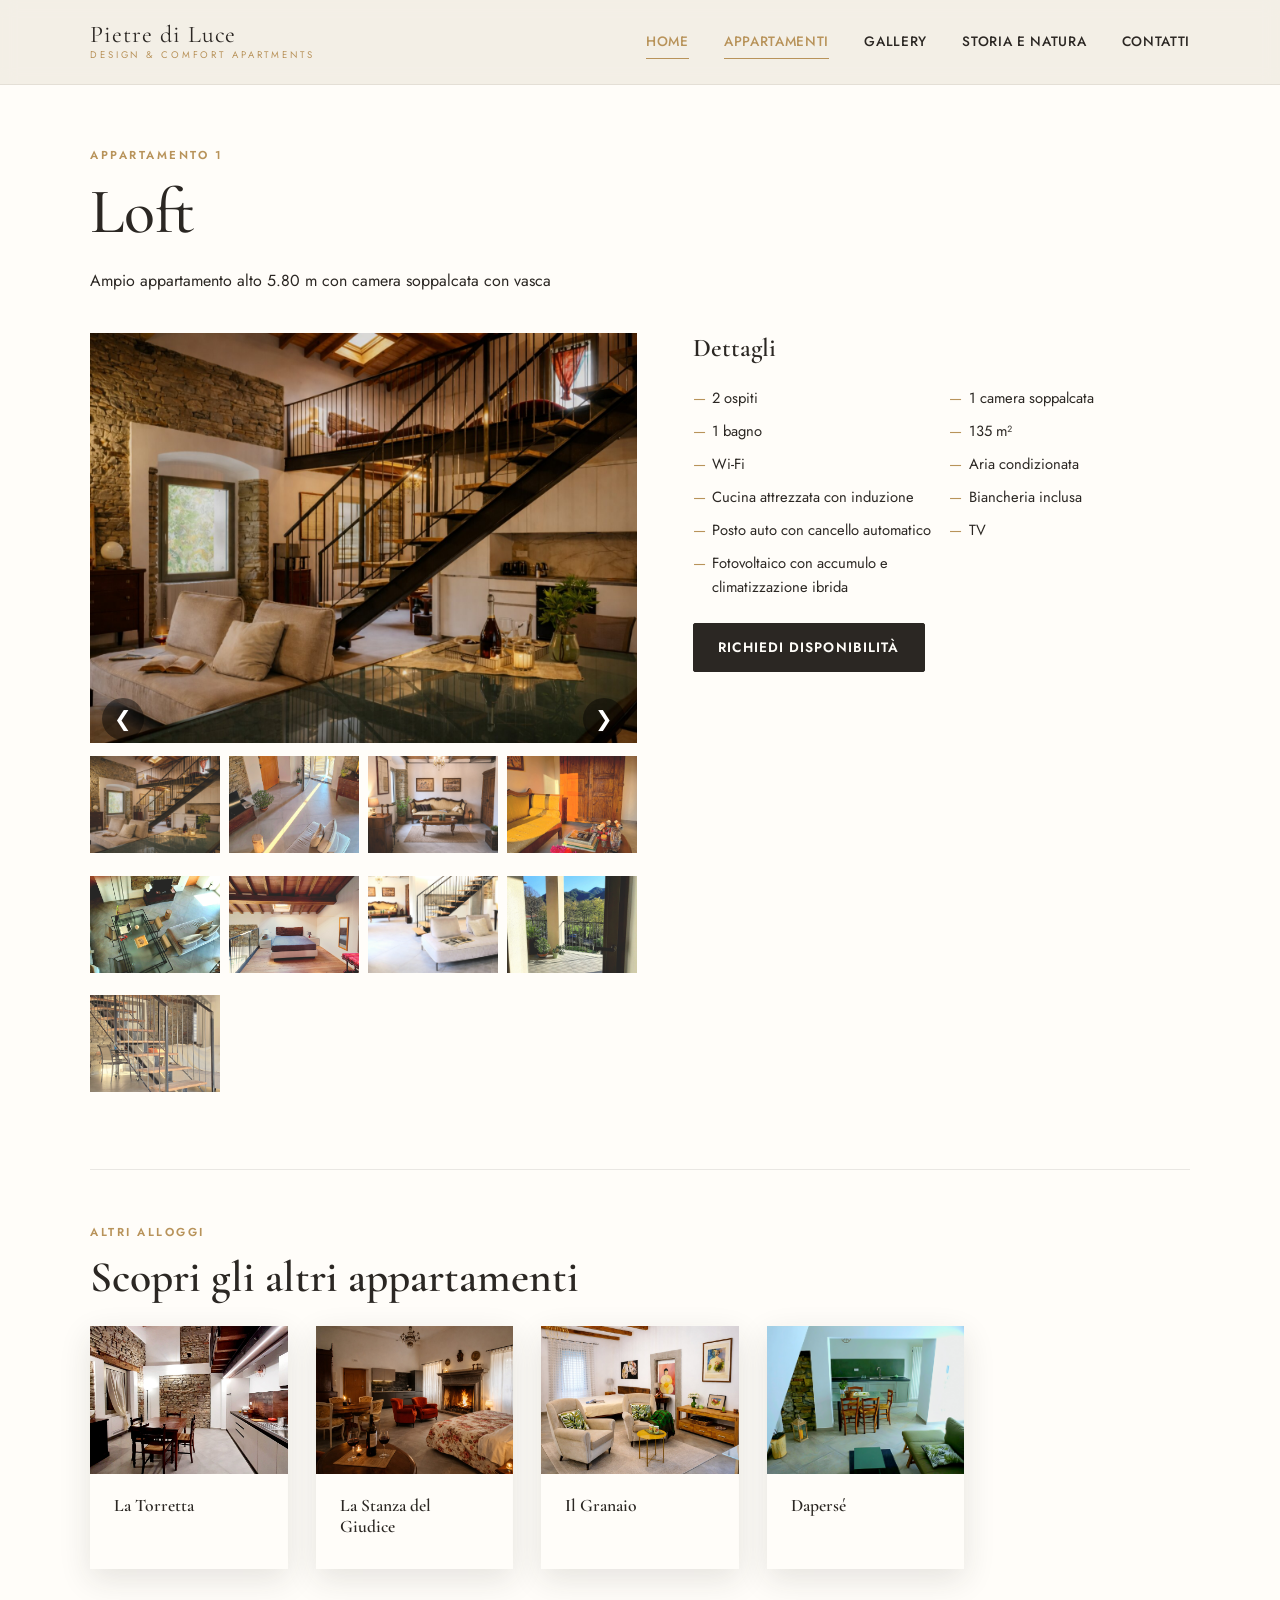
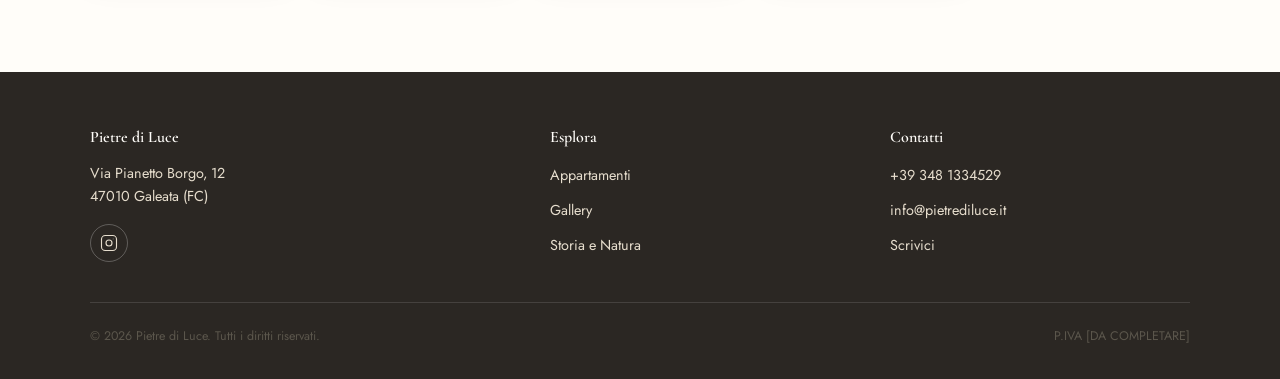
==== appartamento1.html @ 02cf2cfd "sito1" ====
<!DOCTYPE html>
<html lang="it">
<head>
<meta charset="UTF-8">
<meta name="viewport" content="width=device-width, initial-scale=1.0">
<title>Appartamento 1 | Pietre di Luce</title>
<meta name="description" content="Appartamento 1 — Pietre di Luce, appartamenti in affitto breve.">
<link rel="preconnect" href="https://fonts.googleapis.com">
<link href="https://fonts.googleapis.com/css2?family=Cormorant+Garamond:wght@500;600;700&family=Jost:wght@400;500;600&display=swap" rel="stylesheet">
<link rel="stylesheet" href="css/style.css">
</head>
<body>

<header class="site-header">
  <div class="container">
    <a href="index.html" class="logo">Pietre di Luce<span>Design &amp; Comfort Apartments</span></a>
    <nav class="nav-principale">
      <a href="index.html" class="attivo">Home</a>
      <a href="appartamenti.html" class="attivo">Appartamenti</a>
      <a href="foto.html">Gallery</a>
      <!--<a href="video.html">Video</a>-->
      <a href="dintorni.html">Storia e Natura</a>
      <a href="contatti.html">Contatti</a>
    </nav>
    <button class="menu-toggle" aria-label="Apri menu"><span></span><span></span><span></span></button>
  </div>
</header>

<section class="sezione-chiara" style="padding-top:3.5rem;">
  <div class="container">
    <span class="eyebrow">Appartamento 1</span>
    <h1 style="margin-bottom:.3em;">Loft</h1>
    <p style="max-width:560px; margin-bottom:2.5rem;">Ampio appartamento alto 5.80 m con camera soppalcata con vasca</p>

    <div class="scheda-app">
      <div class="galleria-principale" style="position:relative;">
        <img src="immagini/appartamento1/1.jpg" alt="Appartamento 1 - foto principale" id="foto-principale">
        <button type="button" class="freccia-galleria freccia-sx" aria-label="Foto precedente" onclick="cambiaFoto(-1)" style="position:absolute; top:50%; left:12px; transform:translateY(-50%); width:42px; height:42px; border:none; border-radius:50%; background:rgba(0,0,0,.45); color:#fff; font-size:1.3rem; line-height:1; cursor:pointer; display:flex; align-items:center; justify-content:center;">&#10094;</button>
        <button type="button" class="freccia-galleria freccia-dx" aria-label="Foto successiva" onclick="cambiaFoto(1)" style="position:absolute; top:50%; right:12px; transform:translateY(-50%); width:42px; height:42px; border:none; border-radius:50%; background:rgba(0,0,0,.45); color:#fff; font-size:1.3rem; line-height:1; cursor:pointer; display:flex; align-items:center; justify-content:center;">&#10095;</button>
        <div class="galleria-thumb">
          <img src="immagini/appartamento1/1.jpg" alt="Appartamento 1 - foto 1">
          <img src="immagini/appartamento1/2.jpg" alt="Appartamento 1 - foto 2">
          <img src="immagini/appartamento1/3.jpg" alt="Appartamento 1 - foto 3">
          <img src="immagini/appartamento1/4.jpg" alt="Appartamento 1 - foto 4">
          <img src="immagini/appartamento1/5.jpg" alt="Appartamento 1 - foto 5">
          <img src="immagini/appartamento1/6.jpg" alt="Appartamento 1 - foto 6">
		  <img src="immagini/appartamento1/7.jpg" alt="Appartamento 1 - foto 7">
		  <img src="immagini/appartamento1/8.jpg" alt="Appartamento 1 - foto 8">
		  <img src="immagini/appartamento1/9.jpg" alt="Appartamento 1 - foto 9">
        </div>
      </div>

      <div>
        <h3>Dettagli</h3>
        <ul class="lista-dotazioni">
          <li>2 ospiti</li>
          <li>1 camera soppalcata</li>
          <li>1 bagno</li>
          <li>135 m²</li>
          <li>Wi-Fi</li>
          <li>Aria condizionata</li>
          <li>Cucina attrezzata con induzione</li>
          <li>Biancheria inclusa</li>
          <li>Posto auto con cancello automatico</li>
          <li>TV</li>
		  <li>Fotovoltaico con accumulo e climatizzazione ibrida</li>
        </ul>

        <a href="contatti.html" class="btn btn-primario">Richiedi disponibilità</a>
      </div>
    </div>

    <div class="blocco-appartamenti">
      <span class="eyebrow">Altri alloggi</span>
      <h2 style="margin-bottom:1.5rem;">Scopri gli altri appartamenti</h2>
      <div class="griglia-app" style="grid-template-columns:repeat(5,1fr);">
        <a class="card-app" href="appartamento2.html" style="text-decoration:none;">
          <div class="thumb"><img src="immagini/appartamento2/1.jpg" alt="Appartamento 2"></div>
          <div class="info"><h3 style="font-size:1.1rem;">La Torretta</h3></div>
        </a>
        <a class="card-app" href="appartamento3.html" style="text-decoration:none;">
          <div class="thumb"><img src="immagini/appartamento3/1.jpg" alt="Appartamento 3"></div>
          <div class="info"><h3 style="font-size:1.1rem;">La Stanza del Giudice</h3></div>
        </a>
        <a class="card-app" href="appartamento4.html" style="text-decoration:none;">
          <div class="thumb"><img src="immagini/appartamento4/1.jpg" alt="Appartamento 4"></div>
          <div class="info"><h3 style="font-size:1.1rem;">Il Granaio</h3></div>
        </a>
        <a class="card-app" href="appartamento5.html" style="text-decoration:none;">
          <div class="thumb"><img src="immagini/appartamento5/1.jpg" alt="Appartamento 5"></div>
          <div class="info"><h3 style="font-size:1.1rem;">Dapersé</h3></div>
        </a>
      </div>
    </div>
  </div>
</section>

<footer class="site-footer">
  <div class="container">
    <div class="footer-griglia">
      <div>
        <h4>Pietre di Luce</h4>
        <p>Via Pianetto Borgo, 12<br>47010 Galeata (FC)</p>
        <div class="footer-social">
          <a href="https://www.instagram.com/pietrediluce_apartments/" target="_blank" rel="noopener" aria-label="Instagram">
            <svg viewBox="0 0 24 24" fill="none" stroke="currentColor" stroke-width="1.5" style="width:18px;height:18px;"><rect x="2" y="2" width="20" height="20" rx="5"/><circle cx="12" cy="12" r="4"/><circle cx="17.5" cy="6.5" r="0.6" fill="currentColor" stroke="none"/></svg>
          </a>
        </div>
      </div>
      <div>
        <h4>Esplora</h4>
        <ul>
          <li><a href="appartamenti.html">Appartamenti</a></li>
          <li><a href="foto.html">Gallery</a></li>
          <!--<li><a href="video.html">Video</a></li>-->
          <li><a href="dintorni.html">Storia e Natura</a></li>
        </ul>
      </div>
      <div>
        <h4>Contatti</h4>
        <ul>
          <li><a href="tel:+39DACOMPLETARE">+39 348 1334529</a></li>
          <li><a href="mailto:info@pietrediluce.it">info@pietrediluce.it</a></li>
          <li><a href="contatti.html">Scrivici</a></li>
        </ul>
      </div>
    </div>
    <div class="footer-bottom">
      <span>© <span id="anno"></span> Pietre di Luce. Tutti i diritti riservati.</span>
      <span>P.IVA [DA COMPLETARE]</span>
    </div>
  </div>
</footer>

<script>document.getElementById('anno').textContent = new Date().getFullYear();</script>
<script>
  (function() {
    var fotoPrincipale = document.getElementById('foto-principale');
    var thumbs = document.querySelectorAll('.galleria-thumb img');
    var indiceCorrente = 0;

    window.cambiaFoto = function(direzione) {
      if (!thumbs.length) return;
      indiceCorrente = (indiceCorrente + direzione + thumbs.length) % thumbs.length;
      fotoPrincipale.src = thumbs[indiceCorrente].src;
      fotoPrincipale.alt = thumbs[indiceCorrente].alt;
    };

    thumbs.forEach(function(thumb, i) {
      thumb.style.cursor = 'pointer';
      thumb.addEventListener('click', function() {
        indiceCorrente = i;
        fotoPrincipale.src = thumb.src;
        fotoPrincipale.alt = thumb.alt;
      });
    });
  })();
</script>
<script src="js/script.js"></script>
</body>
</html>
---- css/style.css ----
/* =========================================================
   PIETRE DI LUCE — foglio di stile principale
   Palette: pietra chiara, tortora, oro caldo (luce)
   ========================================================= */

:root {
  --pietra-chiara: #f3efe7;
  --pietra-media: #e6ddcd;
  --pietra-scura: #2b2723;
  --tortora: #5b564c;
  --oro: #b8935a;
  --oro-chiaro: #d8b98a;
  --bianco: #fffdf9;
  --ombra: 0 10px 30px rgba(43, 39, 35, 0.12);

  --font-display: 'Cormorant Garamond', 'Georgia', serif;
  --font-corpo: 'Jost', 'Helvetica Neue', Arial, sans-serif;

  --max-width: 1180px;
}

* {
  box-sizing: border-box;
}

html {
  scroll-behavior: smooth;
}

body {
  margin: 0;
  background: var(--pietra-chiara);
  color: var(--pietra-scura);
  font-family: var(--font-corpo);
  font-size: 16px;
  line-height: 1.6;
  -webkit-font-smoothing: antialiased;
}

img {
  max-width: 100%;
  display: block;
}

a {
  color: inherit;
  text-decoration: none;
}

h1, h2, h3, h4 {
  font-family: var(--font-display);
  font-weight: 600;
  line-height: 1.15;
  margin: 0 0 .5em;
  color: var(--pietra-scura);
}

h1 { font-size: clamp(2.4rem, 5vw, 4.2rem); font-weight: 500; }
h2 { font-size: clamp(1.9rem, 3.4vw, 2.8rem); }
h3 { font-size: clamp(1.3rem, 2vw, 1.6rem); }

p { margin: 0 0 1em; }

.container {
  max-width: var(--max-width);
  margin: 0 auto;
  padding: 0 clamp(1.25rem, 4vw, 2.5rem);
}

.eyebrow {
  display: inline-block;
  text-transform: uppercase;
  letter-spacing: .22em;
  font-size: .72rem;
  color: var(--oro);
  margin-bottom: .9em;
  font-weight: 600;
}

.btn {
  display: inline-flex;
  align-items: center;
  gap: .5em;
  padding: .9em 1.8em;
  border-radius: 2px;
  font-size: .85rem;
  letter-spacing: .08em;
  text-transform: uppercase;
  font-weight: 600;
  transition: all .25s ease;
  border: 1px solid var(--pietra-scura);
  cursor: pointer;
}

.btn-primario {
  background: var(--pietra-scura);
  color: var(--bianco);
}
.btn-primario:hover { background: var(--oro); border-color: var(--oro); }

.btn-outline {
  background: transparent;
  color: var(--pietra-scura);
}
.btn-outline:hover { background: var(--pietra-scura); color: var(--bianco); }

.btn-chiaro {
  border-color: var(--bianco);
  color: var(--bianco);
}
.btn-chiaro:hover { background: var(--bianco); color: var(--pietra-scura); }

/* ---------- HEADER ---------- */

.site-header {
  position: sticky;
  top: 0;
  z-index: 100;
  background: rgba(243, 239, 231, 0.92);
  backdrop-filter: blur(8px);
  border-bottom: 1px solid rgba(43, 39, 35, 0.08);
}

.site-header .container {
  position: relative;
  display: flex;
  align-items: center;
  justify-content: space-between;
  height: 84px;
}

.logo {
  font-family: var(--font-display);
  font-size: 1.5rem;
  letter-spacing: .04em;
  display: flex;
  flex-direction: column;
  line-height: 1;
}
.logo span {
  font-family: var(--font-corpo);
  font-size: .6rem;
  letter-spacing: .3em;
  text-transform: uppercase;
  color: var(--oro);
  margin-top: .4em;
}

.nav-principale {
  display: flex;
  align-items: center;
  gap: 2.2rem;
}

.nav-principale a {
  font-size: .85rem;
  letter-spacing: .05em;
  text-transform: uppercase;
  font-weight: 500;
  position: relative;
  padding: .3em 0;
}

.nav-principale a::after {
  content: '';
  position: absolute;
  left: 0; right: 0; bottom: -2px;
  height: 1px;
  background: var(--oro);
  transform: scaleX(0);
  transform-origin: right;
  transition: transform .25s ease;
}
.nav-principale a:hover::after,
.nav-principale a.attivo::after {
  transform: scaleX(1);
  transform-origin: left;
}

.nav-principale a.attivo { color: var(--oro); }

.menu-toggle {
  display: none;
  flex-direction: column;
  gap: 5px;
  background: none;
  border: none;
  cursor: pointer;
  padding: .5em;
}
.menu-toggle span {
  width: 26px;
  height: 2px;
  background: var(--pietra-scura);
  transition: all .25s ease;
}

/* ---------- HERO ---------- */

.hero {
  position: relative;
  min-height: 88vh;
  display: flex;
  align-items: flex-end;
  color: var(--bianco);
  background: linear-gradient(180deg, rgba(43,39,35,.25), rgba(43,39,35,.75)),
              url('../immagini/logo/copertina.jpg') center/cover no-repeat;
  background-color: var(--tortora);
}

.hero .container {
  padding-bottom: 4.5rem;
  width: 100%;
}

.hero-testo { max-width: 640px; }

.hero h1 {
  color: var(--bianco);
}

.hero p.intro {
  font-size: 1.1rem;
  max-width: 480px;
  opacity: .92;
}

.hero-azioni {
  display: flex;
  gap: 1rem;
  margin-top: 1.6rem;
  flex-wrap: wrap;
}

/* ---------- SEZIONI GENERICHE ---------- */

section { padding: clamp(3.5rem, 8vw, 6.5rem) 0; }

.sezione-intro {
  max-width: 640px;
  margin-bottom: 3rem;
}

.sezione-chiara { background: var(--bianco); }
.sezione-scura {
  background: var(--pietra-scura);
  color: var(--pietra-chiara);
}
.sezione-scura h2, .sezione-scura h3 { color: var(--bianco); }
.sezione-scura .eyebrow { color: var(--oro-chiaro); }

/* ---------- GRIGLIA APPARTAMENTI (home) ---------- */

.griglia-app {
  display: grid;
  grid-template-columns: repeat(3, 1fr);
  gap: 1.75rem;
}

.card-app {
  background: var(--bianco);
  box-shadow: var(--ombra);
  overflow: hidden;
  display: flex;
  flex-direction: column;
  transition: transform .3s ease;
}
.card-app:hover { transform: translateY(-6px); }

.card-app .thumb {
  aspect-ratio: 4/3;
  overflow: hidden;
  background: var(--pietra-media);
}
.card-app .thumb img {
  width: 100%; height: 100%; object-fit: cover;
  transition: transform .5s ease;
}
.card-app:hover .thumb img { transform: scale(1.06); }

.card-app .info p {
    color: #444;
}

.card-app .info { padding: 1.4rem 1.5rem 1.7rem; flex: 1; display: flex; flex-direction: column; }
.card-app .info h3 { margin-bottom: .3em; }
.card-app .tag-riga {
  display: flex; gap: .6rem; flex-wrap: wrap;
  font-size: .75rem; text-transform: uppercase; letter-spacing: .05em;
  color: var(--tortora); margin-bottom: .8em;
}
.card-app .tag-riga span::after { content: '·'; margin-left: .6rem; color: var(--oro); }
.card-app .tag-riga span:last-child::after { content: ''; }
.card-app .link-scopri {
  margin-top: auto;
  font-size: .8rem; text-transform: uppercase; letter-spacing: .08em; font-weight: 600;
  color: var(--pietra-scura); border-bottom: 1px solid var(--oro); padding-bottom: 2px; align-self: flex-start;
}

/* ---------- CARATTERISTICHE / SERVIZI ---------- */

.griglia-servizi {
  display: grid;
  grid-template-columns: repeat(4, 1fr);
  gap: 2rem;
}
.servizio { text-align: left; }
.servizio .numero {
  font-family: var(--font-display);
  font-size: 2.2rem;
  color: var(--oro);
  margin-bottom: .2em;
  display: block;
}

/* ---------- PAGINA APPARTAMENTO ---------- */

.scheda-app {
  display: grid;
  grid-template-columns: 1.1fr 1fr;
  gap: 3.5rem;
  align-items: start;
}
.scheda-app .galleria-principale img {
  width: 100%;
  aspect-ratio: 4/3;
  object-fit: cover;
  margin-bottom: .8rem;
}
.galleria-thumb {
  display: grid;
  grid-template-columns: repeat(4, 1fr);
  gap: .6rem;
}
.galleria-thumb img {
  aspect-ratio: 1/1;
  object-fit: cover;
  cursor: pointer;
  opacity: .85;
  transition: opacity .2s;
}
.galleria-thumb img:hover { opacity: 1; }

.lista-dotazioni {
  list-style: none;
  padding: 0;
  margin: 1.5rem 0;
  display: grid;
  grid-template-columns: 1fr 1fr;
  gap: .6rem 1rem;
}
.lista-dotazioni li {
  font-size: .92rem;
  padding-left: 1.3em;
  position: relative;
}
.lista-dotazioni li::before {
  content: '—';
  position: absolute; left: 0; color: var(--oro);
}

.blocco-appartamenti {
  border-top: 1px solid rgba(43,39,35,.1);
  margin-top: 4rem;
  padding-top: 3rem;
}

/* ---------- GALLERIA FOTO/VIDEO ---------- */

.tab-cartelle {
  display: flex;
  flex-wrap: wrap;
  gap: .6rem;
  margin-bottom: 2.5rem;
}
.tab-cartelle button {
  background: var(--bianco);
  border: 1px solid var(--pietra-media);
  padding: .6em 1.3em;
  font-size: .8rem;
  text-transform: uppercase;
  letter-spacing: .05em;
  cursor: pointer;
  transition: all .2s;
}
.tab-cartelle button.attivo,
.tab-cartelle button:hover {
  background: var(--pietra-scura);
  color: var(--bianco);
  border-color: var(--pietra-scura);
}

.griglia-foto {
  display: grid;
  grid-template-columns: repeat(4, 1fr);
  gap: .8rem;
}
.griglia-foto figure {
  margin: 0;
  aspect-ratio: 1/1;
  overflow: hidden;
  cursor: pointer;
}
.griglia-foto img {
  width: 100%; height: 100%; object-fit: cover;
  transition: transform .4s ease;
}
.griglia-foto figure:hover img { transform: scale(1.08); }

.cartella-video { display: none; }
.cartella-video.attiva { display: grid; }
.cartella-foto { display: none; }
.cartella-foto.attiva { display: grid; }

.griglia-video {
  display: grid;
  grid-template-columns: repeat(2, 1fr);
  gap: 1.5rem;
}
.riquadro-video {
  position: relative;
  aspect-ratio: 16/9;
  background: var(--pietra-scura);
  overflow: hidden;
}
.riquadro-video video {
  width: 100%; height: 100%; object-fit: cover;
}

/* lightbox */
.lightbox {
  position: fixed; inset: 0; background: rgba(20,18,16,.94);
  display: none; align-items: center; justify-content: center;
  z-index: 1000; padding: 2rem;
}
.lightbox.aperta { display: flex; }
.lightbox img { max-width: 92vw; max-height: 86vh; object-fit: contain; }
.lightbox-chiudi {
  position: absolute; top: 1.5rem; right: 1.8rem;
  color: var(--bianco); font-size: 2rem; background: none; border: none; cursor: pointer;
  line-height: 1;
}

/* ---------- MAPPA / DINTORNI ---------- */

.blocco-mappa {
  display: grid;
  grid-template-columns: 1fr 1fr;
  gap: 0;
  box-shadow: var(--ombra);
}
.blocco-mappa iframe {
  width: 100%; height: 100%; min-height: 380px; border: 0;
}
.blocco-mappa .testo-mappa {
  background: var(--pietra-scura);
  color: var(--pietra-chiara);
  padding: clamp(2rem, 4vw, 3.5rem);
  display: flex; flex-direction: column; justify-content: center;
}
.blocco-mappa .testo-mappa h2 { color: var(--bianco); }
.blocco-mappa .testo-mappa a.btn { margin-top: 1.2rem; align-self: flex-start; }

/* ---------- CONTATTI ---------- */

.griglia-contatti {
  display: grid;
  grid-template-columns: repeat(3, 1fr);
  gap: 2rem;
  text-align: center;
}
.riquadro-contatto {
  background: var(--bianco);
  padding: 2.5rem 1.5rem;
  box-shadow: var(--ombra);
}
.riquadro-contatto .icona {
  width: 46px; height: 46px; margin: 0 auto 1rem;
  color: var(--oro);
}
.riquadro-contatto a, .riquadro-contatto p { font-size: 1rem; }
.riquadro-contatto .etichetta {
  text-transform: uppercase; letter-spacing: .08em; font-size: .72rem;
  color: var(--tortora); margin-bottom: .6em; display: block;
}

/* ---------- FOOTER ---------- */

.site-footer {
  background: var(--pietra-scura);
  color: var(--pietra-media);
  padding: 3.5rem 0 2rem;
}
.footer-griglia {
  display: grid;
  grid-template-columns: 1.4fr 1fr 1fr;
  gap: 2.5rem;
  margin-bottom: 2.5rem;
}
.footer-griglia h4 { color: var(--bianco); font-size: 1rem; margin-bottom: 1em; }
.footer-griglia a, .footer-griglia p { font-size: .9rem; color: var(--pietra-media); }
.footer-griglia ul { list-style: none; padding: 0; margin: 0; display: flex; flex-direction: column; gap: .6em; }
.footer-social {
  display: flex; gap: .9rem; margin-top: 1rem;
}
.footer-social a {
  width: 38px; height: 38px; border: 1px solid rgba(255,255,255,.25);
  display: flex; align-items: center; justify-content: center; border-radius: 50%;
  transition: all .2s;
}
.footer-social a:hover { background: var(--oro); border-color: var(--oro); }
.footer-bottom {
  border-top: 1px solid rgba(255,255,255,.12);
  padding-top: 1.5rem;
  font-size: .78rem;
  color: var(--tortora);
  display: flex; justify-content: space-between; flex-wrap: wrap; gap: .5rem;
}

/* ---------- RESPONSIVE ---------- */

@media (max-width: 980px) {
  .griglia-app { grid-template-columns: repeat(2, 1fr); }
  .griglia-servizi { grid-template-columns: repeat(2, 1fr); }
  .scheda-app { grid-template-columns: 1fr; gap: 2rem; }
  .blocco-mappa { grid-template-columns: 1fr; }
  .blocco-mappa iframe { min-height: 320px; }
  .griglia-contatti { grid-template-columns: 1fr; }
  .footer-griglia { grid-template-columns: 1fr 1fr; }
}

@media (max-width: 760px) {
  .nav-principale {
    position: absolute;
    top: calc(100% + 12px);
    right: clamp(1.25rem, 4vw, 2.5rem);
    background: var(--bianco);
    flex-direction: column;
    align-items: stretch;
    min-width: 210px;
    padding: 1.1rem 0;
    gap: 0;
    box-shadow: var(--ombra);
    border-radius: 4px;
    transform-origin: top right;
    transform: scale(.96);
    opacity: 0;
    visibility: hidden;
    transition: transform .2s ease, opacity .2s ease, visibility .2s;
  }
  .nav-principale.aperto {
    transform: scale(1);
    opacity: 1;
    visibility: visible;
  }
  .nav-principale a {
    font-size: 1rem;
    padding: .75em 1.6em;
  }
  .nav-principale a::after { display: none; }
  .nav-principale a.attivo,
  .nav-principale a:hover {
    background: var(--pietra-chiara);
    color: var(--oro);
  }
  .menu-toggle {
    display: flex;
    position: relative;
    z-index: 101;
  }
  .menu-toggle.attivo span:nth-child(1) { transform: translateY(7px) rotate(45deg); }
  .menu-toggle.attivo span:nth-child(2) { opacity: 0; }
  .menu-toggle.attivo span:nth-child(3) { transform: translateY(-7px) rotate(-45deg); }

  .hero { min-height: 78vh; }
  .griglia-app { grid-template-columns: 1fr; }
  .griglia-servizi { grid-template-columns: 1fr 1fr; gap: 1.5rem; }
  .griglia-foto { grid-template-columns: repeat(2, 1fr); }
  .griglia-video { grid-template-columns: 1fr; }
  .footer-griglia { grid-template-columns: 1fr; gap: 1.8rem; }
  .lista-dotazioni { grid-template-columns: 1fr; }
}

@media (max-width: 480px) {
  .site-header .container { height: 70px; }
  .hero-azioni { flex-direction: column; align-items: stretch; }
  .hero-azioni .btn { justify-content: center; }
}
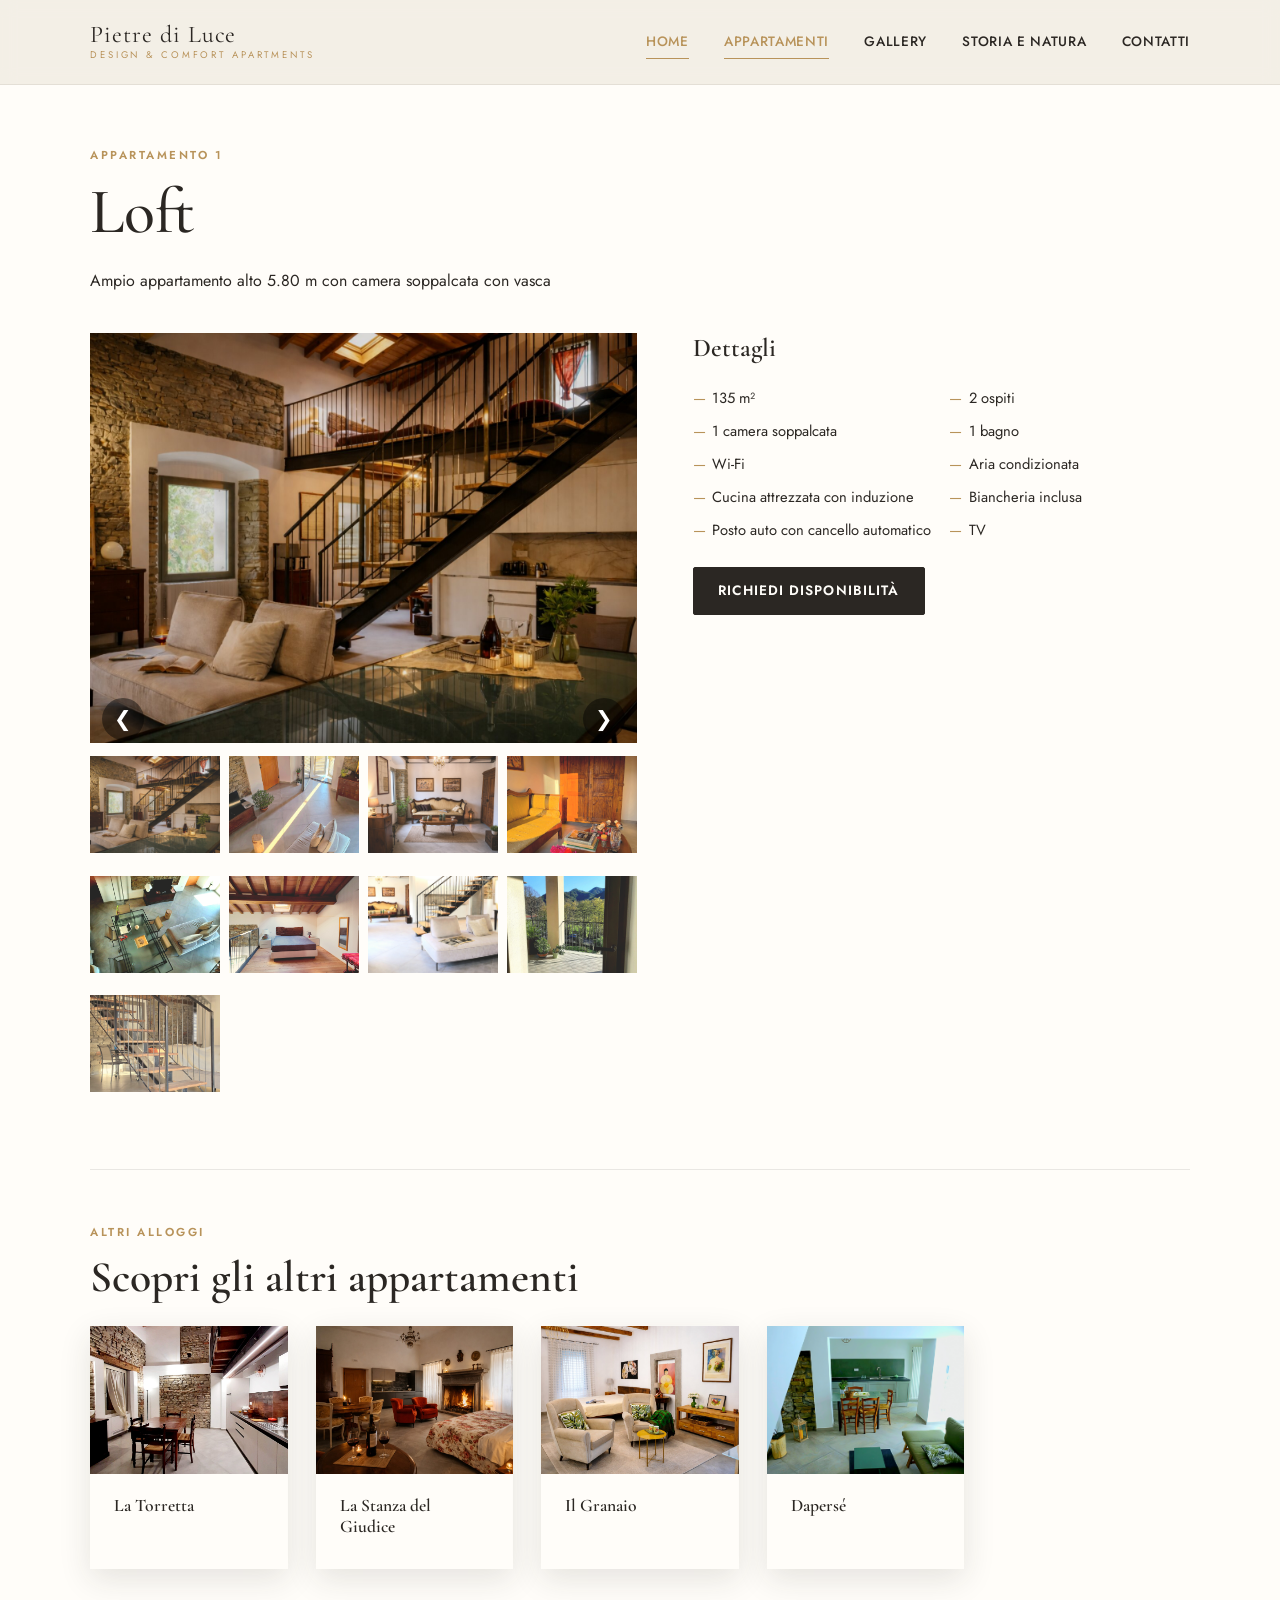
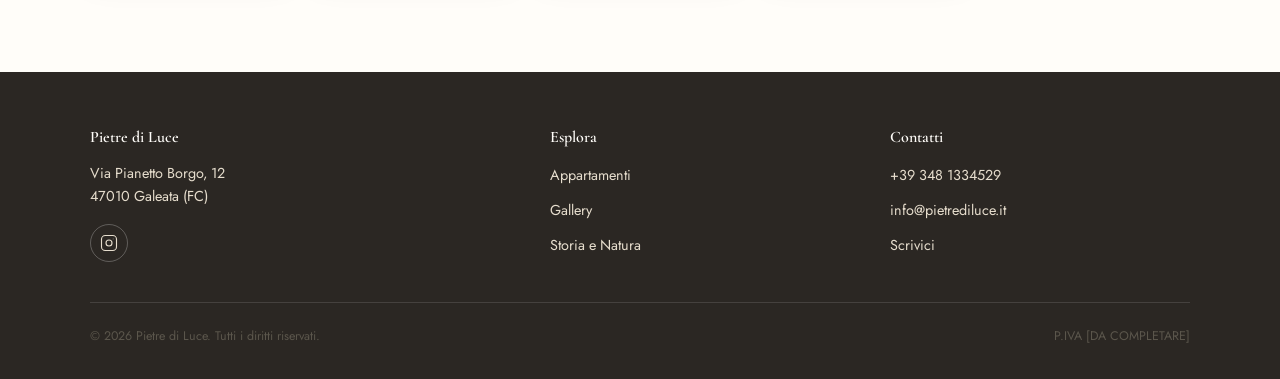
==== commit c023e3bd: "Update appartamento1.html" ====
--- a/appartamento1.html
+++ b/appartamento1.html
@@ -53,17 +53,16 @@
       <div>
         <h3>Dettagli</h3>
         <ul class="lista-dotazioni">
+		  <li>135 m²</li>
           <li>2 ospiti</li>
           <li>1 camera soppalcata</li>
-          <li>1 bagno</li>
-          <li>135 m²</li>
+          <li>1 bagno</li>          
           <li>Wi-Fi</li>
           <li>Aria condizionata</li>
           <li>Cucina attrezzata con induzione</li>
           <li>Biancheria inclusa</li>
           <li>Posto auto con cancello automatico</li>
-          <li>TV</li>
-		  <li>Fotovoltaico con accumulo e climatizzazione ibrida</li>
+          <li>TV</li>		  
         </ul>
 
         <a href="contatti.html" class="btn btn-primario">Richiedi disponibilità</a>
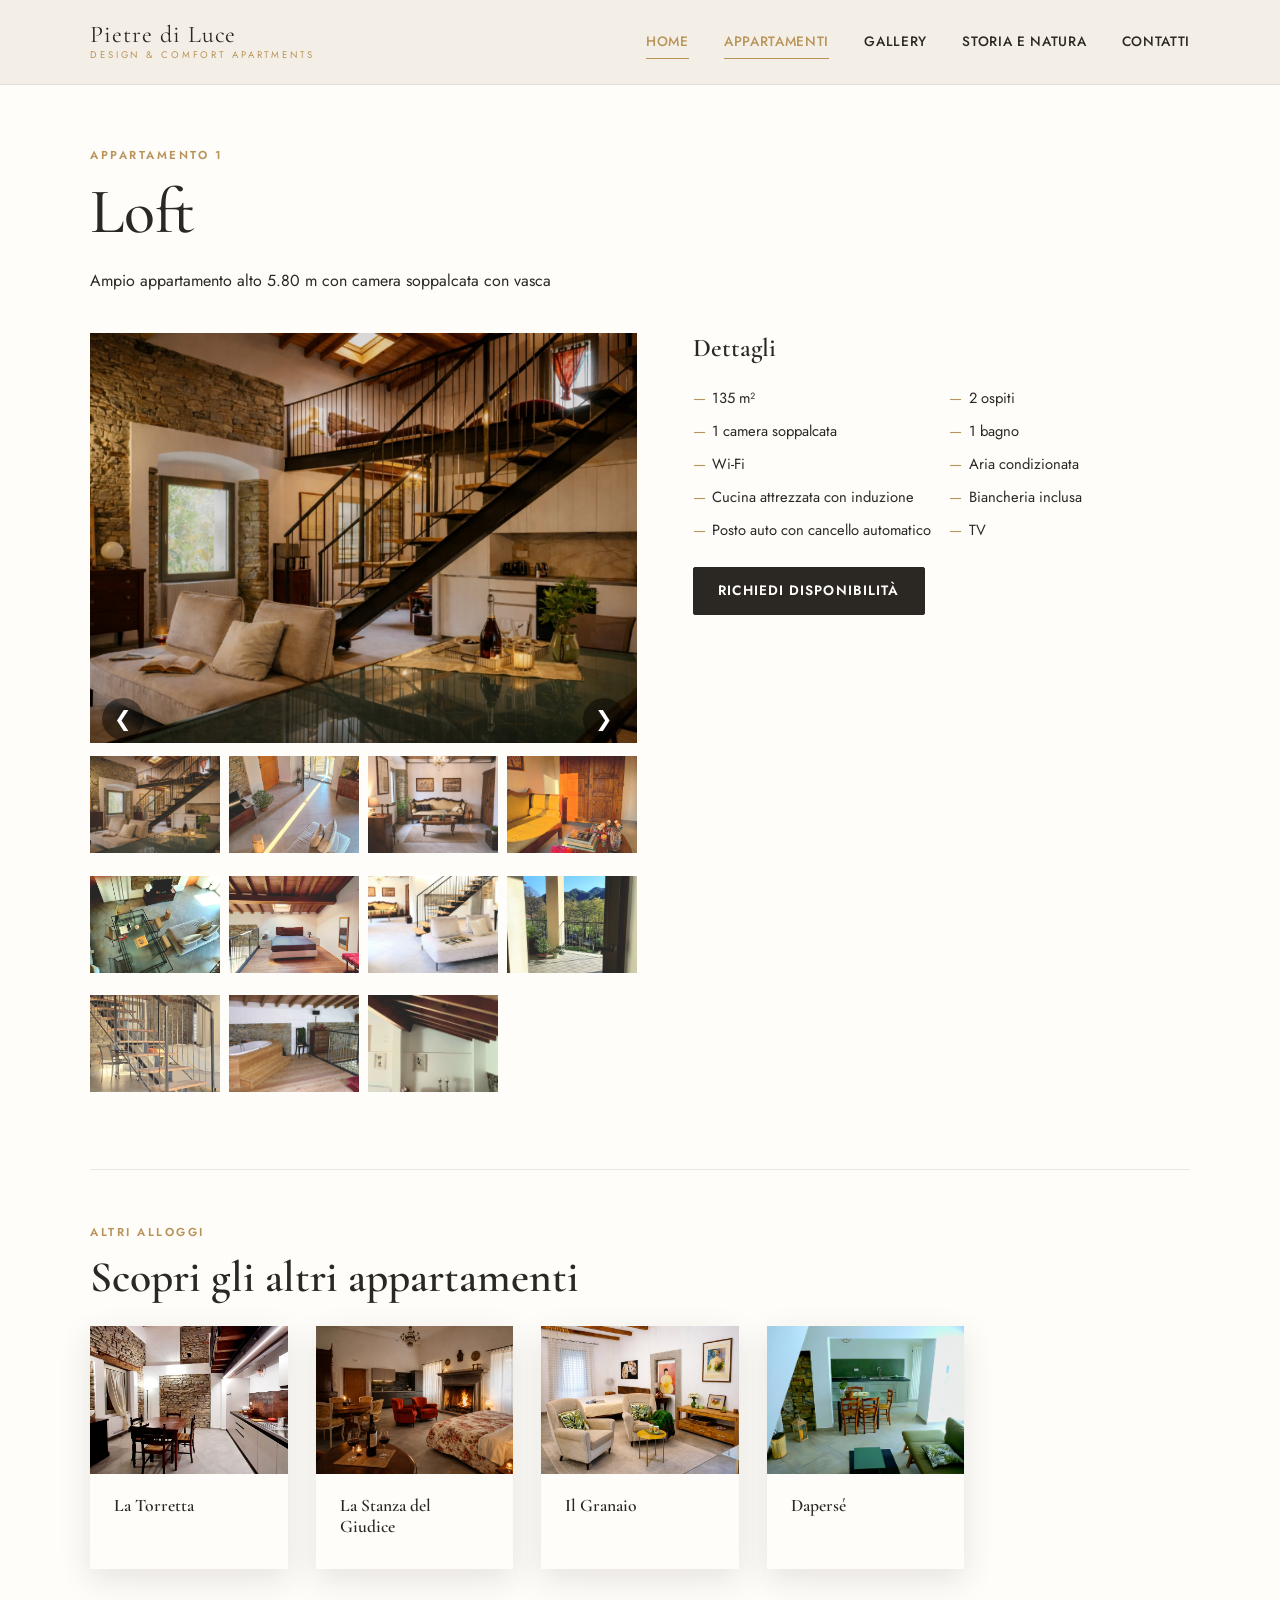
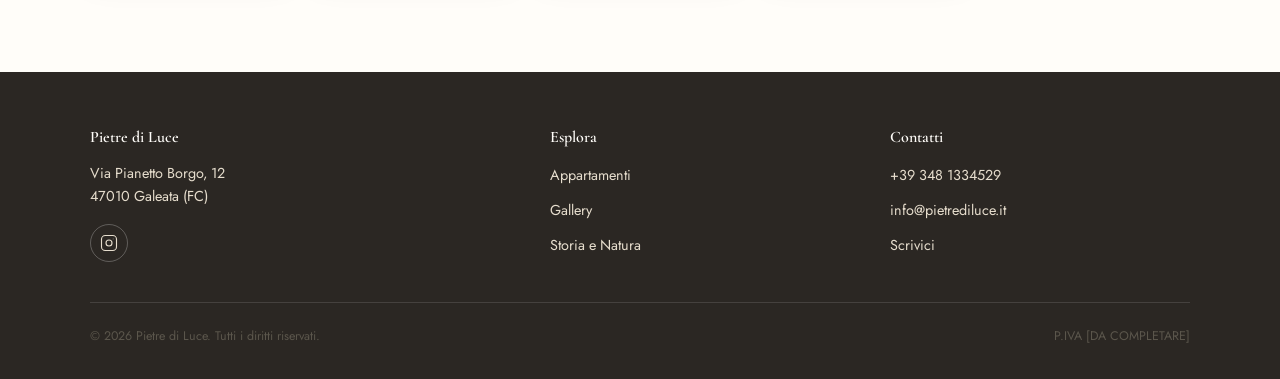
==== commit 4eb2468c: "Update appartamento1.html add 2 righe jpg" ====
--- a/appartamento1.html
+++ b/appartamento1.html
@@ -47,6 +47,8 @@
 		  <img src="immagini/appartamento1/7.jpg" alt="Appartamento 1 - foto 7">
 		  <img src="immagini/appartamento1/8.jpg" alt="Appartamento 1 - foto 8">
 		  <img src="immagini/appartamento1/9.jpg" alt="Appartamento 1 - foto 9">
+		  <img src="immagini/appartamento1/10.jpg" alt="Appartamento 1 - foto 10">
+		  <img src="immagini/appartamento1/11.jpg" alt="Appartamento 1 - foto 11">
         </div>
       </div>
 
